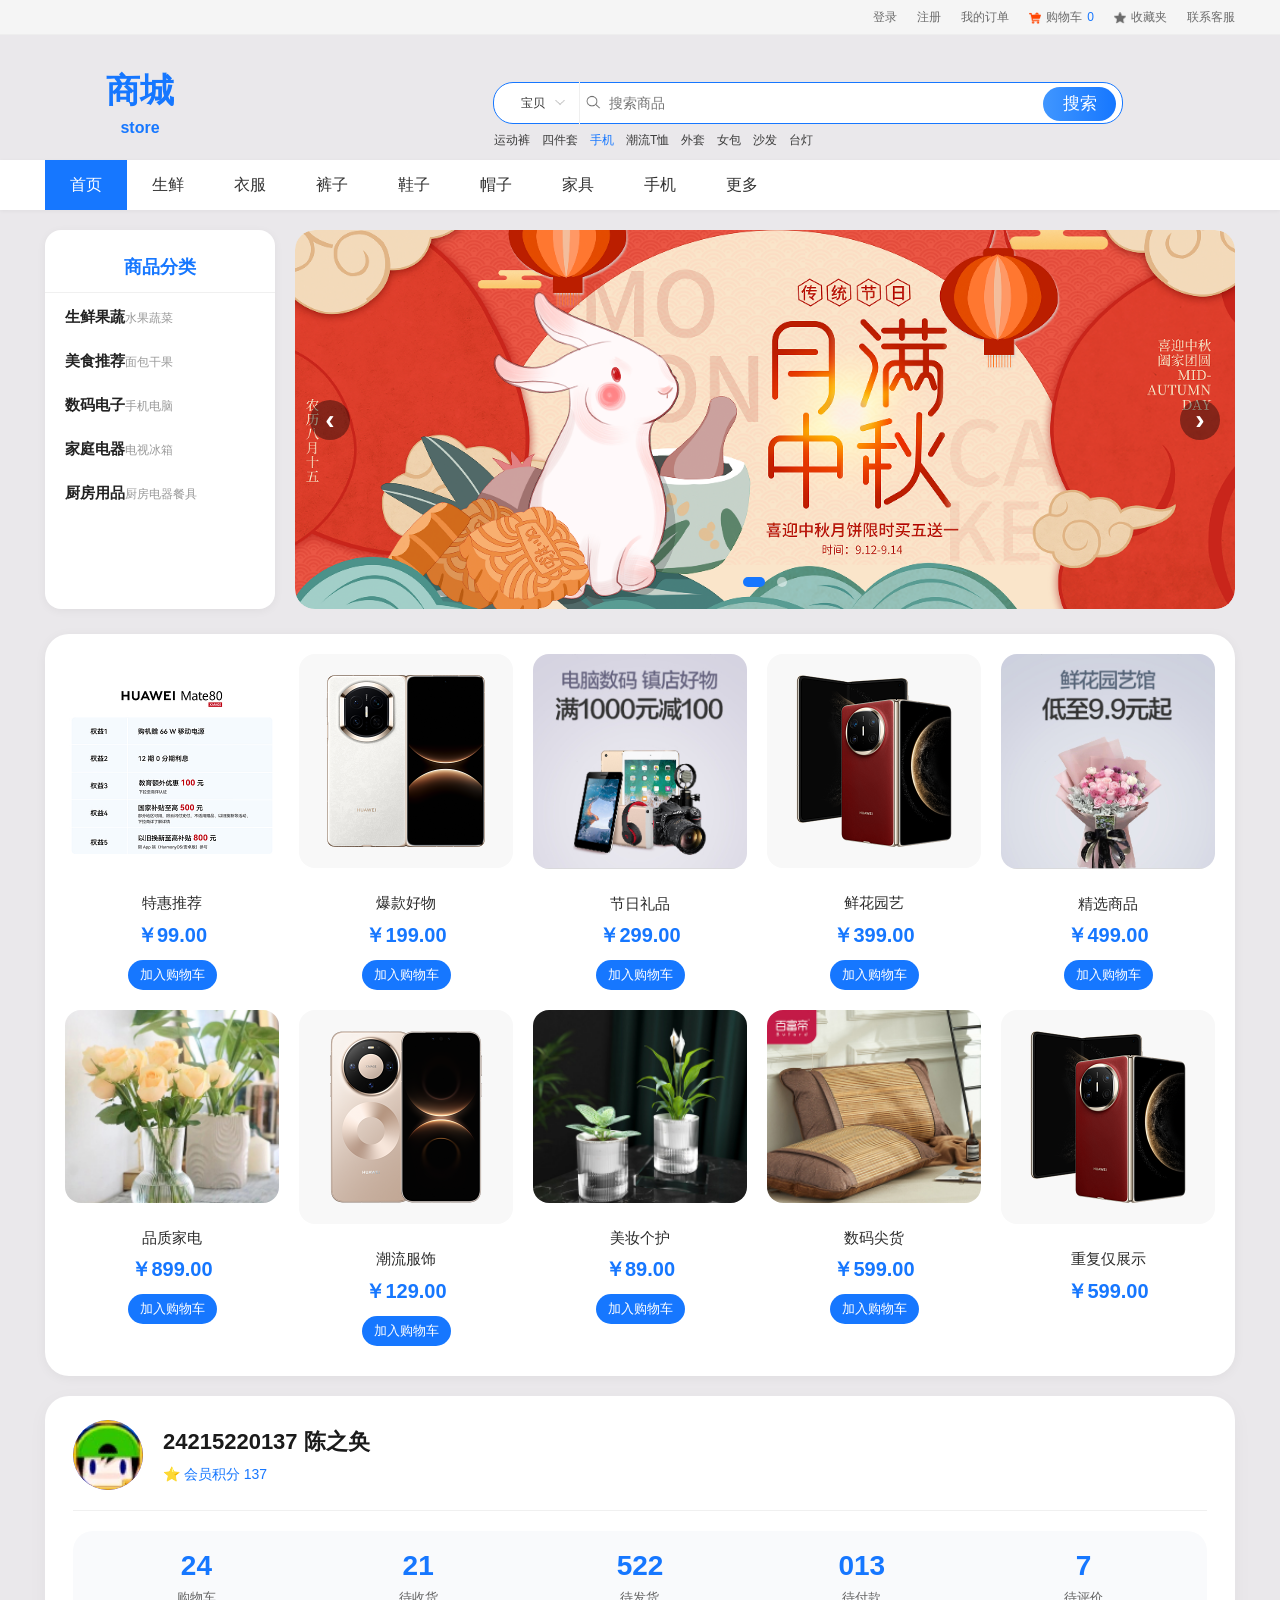
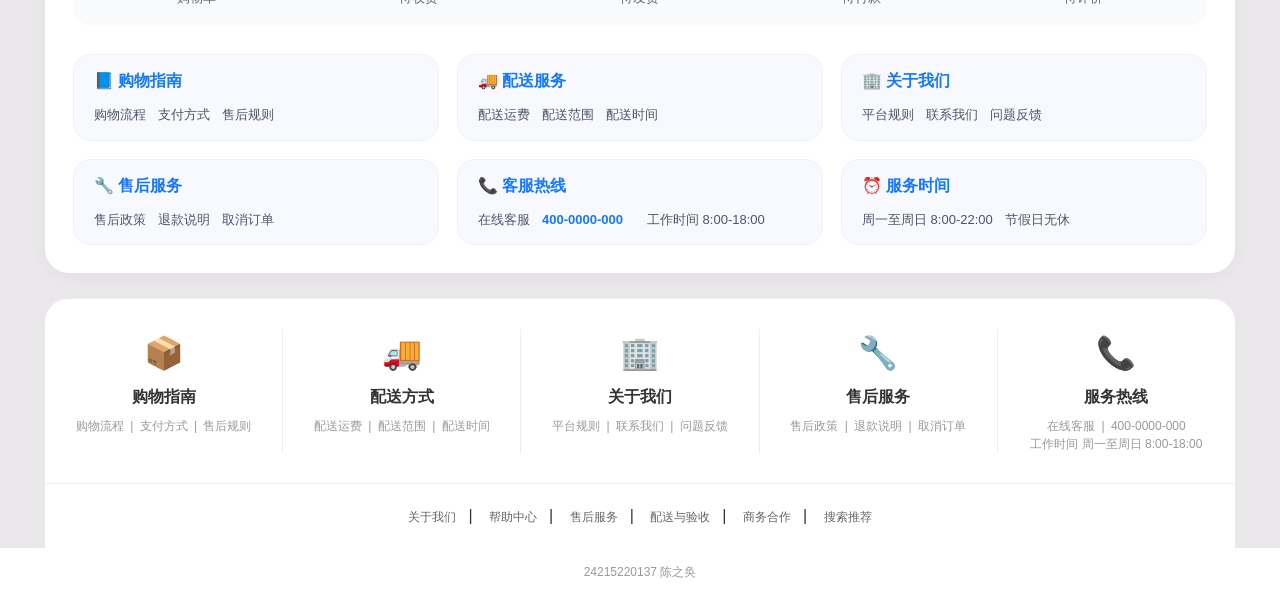
==== index.html @ 8fddd95b "Add files via upload" ====
<!DOCTYPE html>
<html lang="zh-CN">
<head>
    <meta charset="UTF-8">
    <meta name="viewport" content="width=device-width, initial-scale=1.0, user-scalable=yes">
    <title>0137购物商城首页</title>
    <style>
        /* ========== 全局重置 & 基础样式 ========== */
        * {
            margin: 0;
            padding: 0;
            box-sizing: border-box;
        }

        body {
            background: #eae8eb;
            font-family: 'Microsoft YaHei', 'Segoe UI', Arial, sans-serif;
            color: #333;
            line-height: 1.5;
        }

        /* 公用容器宽度 */
        .site-nav-bd,
        .top-box,
        .nav-box ul,
        .main-box,
        .goods,
        .bottom-personal,
        .service-footer,
        .footer-links {
            width: 1190px;
            margin-left: auto;
            margin-right: auto;
        }

        /* 响应式适配 */
        @media (max-width: 1200px) {
            .site-nav-bd,
            .top-box,
            .nav-box ul,
            .main-box,
            .goods,
            .bottom-personal,
            .service-footer,
            .footer-links {
                width: 96%;
            }
        }

        /* ========== 顶部导航栏 ========== */
        .site-nav {
            width: 100%;
            background: #f5f5f5;
            height: 35px;
            line-height: 35px;
            border-bottom: 1px solid #eee;
        }
        .site-nav-bd {
            width: 1190px;
            margin: 0 auto;
        }
        .site-nav-bd ul {
            float: right;
            list-style: none;
            display: flex;
        }
        .site-nav-bd ul li {
            color: #6c6c6c;
            font-size: 12px;
            cursor: pointer;
            display: flex;
            align-items: center;
            margin-left: 20px;
        }
        .site-nav-bd ul li a {
            color: #6c6c6c;
            text-decoration: none;
            display: flex;
            align-items: center;
        }
        .site-nav-bd ul li img {
            width: 12px;
            margin-right: 5px;
        }
        .site-nav-bd ul li:hover a {
            color: #1677ff;
        }

        /* ========== 搜索头部 ========== */
        .top-box {
            width: 1190px;
            margin: 0 auto;
            padding-top: 30px;
            display: flex;
            align-items: center;
            flex-wrap: wrap;
        }
        .logo {
            width: 190px;
            text-align: center;
            color: #1677ff;
            font-size: 34px;
            font-weight: bold;
            float: left;
        }
        .logo a {
            text-decoration: none;
            color: #1677ff;
        }
        .logo .small {
            font-size: 16px;
        }
        .search-box {
            flex: 1;
            max-width: 630px;
            height: 42px;
            background: #fff;
            border: 1px solid #1677ff;
            margin-left: 258px;
            border-radius: 20px;
            position: relative;
        }
        .search-in {
            display: flex;
            align-items: center;
            height: 100%;
            padding-left: 12px;
        }
        .search-in span {
            color: #333;
            height: 42px;
            width: 74px;
            text-align: center;
            font-size: 12px;
            line-height: 42px;
            border-right: 1px solid #efefef;
            margin-right: 5px;
        }
        .search-in input {
            flex: 1;
            border: none;
            background: transparent;
            outline: none;
            padding: 0 8px;
            font-size: 14px;
        }
        .search-in .but {
            position: absolute;
            top: 4px;
            right: 6px;
            background-image: linear-gradient(to right, #4096ff 0%, #1677ff 100%);
            width: 73px;
            height: 34px;
            line-height: 34px;
            text-align: center;
            color: #fff;
            font-size: 17px;
            border-radius: 20px;
            cursor: pointer;
        }
        .tag {
            margin-top: 8px;
            display: flex;
            flex-wrap: wrap;
            gap: 12px;
        }
        .tag a {
            color: #3c3c3c;
            font-size: 12px;
            cursor: pointer;
            text-decoration: none;
        }
        .tag a.on {
            color: #1677ff;
        }

        /* ========== 主导航 ========== */
        .nav-box {
            width: 100%;
            background: #fff;
            margin-top: 20px;
            line-height: 50px;
            color: #333;
            font-size: 16px;
            box-shadow: 0 1px 4px rgba(0,0,0,0.05);
        }
        .nav-box ul {
            width: 1190px;
            margin: 0 auto;
            list-style: none;
            display: flex;
        }
        .nav-box ul li {
            padding: 0 25px;
            cursor: pointer;
            position: relative;
        }
        .nav-box ul li a {
            text-decoration: none;
            color: #333;
            display: block;
        }
        .nav-box ul li.on {
            background: #1677ff;
        }
        .nav-box ul li.on a {
            color: #fff;
        }
        .nav-box ul li:hover a {
            color: #1677ff;
            font-weight: bold;
        }
        .nav-hide {
            display: none;
            position: absolute;
            top: 45px;
            left: -10px;
            width: 120px;
            background: #fff;
            line-height: 35px;
            color: #666;
            font-size: 14px;
            text-align: center;
            box-shadow: 1px 1px 3px rgba(0, 0, 0, 0.3);
            padding: 10px 0;
            z-index: 10;
        }
        .nav-hide p a {
            color: #666;
            text-decoration: none;
        }
        .nav-hide p:hover a {
            color: #1677ff;
        }
        .nav-box ul li:hover .nav-hide {
            display: block;
        }

        /* ========== 主内容区 ========== */
        .main-box {
            width: 1190px;
            margin: 20px auto 10px;
            display: flex;
            gap: 20px;
        }

        /* 左侧分类导航 */
        .left {
            width: 230px;
            background: #fff;
            border-radius: 16px;
            padding: 12px 0 20px 0;
            box-shadow: 0 2px 10px rgba(0,0,0,0.05);
        }
        .left .tit {
            font-size: 18px;
            color: #1677ff;
            text-align: center;
            line-height: 50px;
            font-weight: bold;
            border-bottom: 1px solid #f0f0f0;
        }
        .left ul {
            padding: 12px 0 6px 20px;
            list-style: none;
        }
        .left ul li {
            margin-bottom: 20px;
            cursor: pointer;
        }
        .left ul li a {
            text-decoration: none;
            display: block;
        }
        .left ul li .category-main {
            font-size: 15px;
            font-weight: bold;
            color: #222;
        }
        .left ul li .category-sub {
            font-size: 12px;
            color: #999;
            margin-top: 4px;
        }
        .left ul li:hover .category-main {
            color: #1677ff;
        }

        /* 中间轮播图区域 */
        .mid {
            flex: 1;
            background: transparent;
            border-radius: 20px;
            overflow: hidden;
        }
        .carousel-container {
            position: relative;
            width: 100%;
            border-radius: 20px;
            overflow: hidden;
            box-shadow: 0 5px 15px rgba(0,0,0,0.1);
            background: #f3f3f3;
        }
        .carousel-slides {
            position: relative;
            width: 100%;
            height: auto;
        }
        .carousel-slide {
            display: none;
            width: 100%;
        }
        .carousel-slide.active {
            display: block;
            animation: fadeIn 0.6s ease;
        }
        .carousel-slide img {
            width: 100%;
            height: auto;
            display: block;
            object-fit: cover;
            max-height: 380px;
        }
        .carousel-btn {
            position: absolute;
            top: 50%;
            transform: translateY(-50%);
            background: rgba(0,0,0,0.4);
            color: white;
            width: 40px;
            height: 40px;
            border-radius: 50%;
            display: flex;
            align-items: center;
            justify-content: center;
            font-size: 28px;
            font-weight: bold;
            cursor: pointer;
            transition: 0.3s;
            z-index: 10;
            user-select: none;
        }
        .carousel-btn:hover {
            background: rgba(0,0,0,0.7);
        }
        .btn-prev { left: 15px; }
        .btn-next { right: 15px; }
        .carousel-dots {
            position: absolute;
            bottom: 15px;
            left: 0;
            right: 0;
            text-align: center;
            z-index: 10;
        }
        .dot {
            display: inline-block;
            width: 10px;
            height: 10px;
            background: rgba(255,255,255,0.5);
            border-radius: 50%;
            margin: 0 6px;
            cursor: pointer;
            transition: 0.2s;
        }
        .dot.active {
            background: #1677ff;
            width: 22px;
            border-radius: 12px;
        }
        @keyframes fadeIn {
            from { opacity: 0.4; }
            to { opacity: 1; }
        }

        /* ========== 商品展示区 ========== */
        .goods {
            width: 1190px;
            margin: 25px auto 20px;
            display: flex;
            flex-wrap: wrap;
            gap: 20px;
            background: #fff;
            padding: 20px 20px 30px;
            border-radius: 24px;
            box-shadow: 0 2px 12px rgba(0,0,0,0.05);
        }
        .goods-box {
            width: calc(20% - 16px);
            min-width: 180px;
            transition: transform 0.2s;
            text-align: center;
        }
        .goods-box:hover {
            transform: translateY(-5px);
        }
        .goods-box a {
            text-decoration: none;
        }
        .goods-box img {
            width: 100%;
            border-radius: 16px;
            background: #f8f8f8;
            margin-bottom: 12px;
        }
        .goods-box .name {
            font-size: 15px;
            font-weight: 500;
            color: #2c2c2c;
            margin: 5px 0;
        }
        .goods-box .price {
            color: #1677ff;
            font-size: 20px;
            font-weight: bold;
        }
        .add-cart-btn {
            margin-top: 10px;
            background: #1677ff;
            color: white;
            border: none;
            padding: 6px 12px;
            border-radius: 20px;
            cursor: pointer;
            font-size: 13px;
            transition: 0.2s;
        }
        .add-cart-btn:hover {
            background: #0c5fcc;
        }

        /* ========== 底部个人主页模块 ========== */
        .bottom-personal {
            width: 1190px;
            margin: 10px auto 25px;
            background: #fff;
            border-radius: 24px;
            padding: 24px 28px 28px;
            box-shadow: 0 5px 20px rgba(0,0,0,0.04);
        }
        .personal-header {
            display: flex;
            align-items: center;
            gap: 20px;
            flex-wrap: wrap;
            border-bottom: 1px solid #f0f0f0;
            padding-bottom: 20px;
            margin-bottom: 20px;
        }
        .avatar-lg {
            width: 70px;
            height: 70px;
            border-radius: 50%;
            background: linear-gradient(135deg, #667eea, #764ba2);
            display: flex;
            align-items: center;
            justify-content: center;
            overflow: hidden;
        }
        .avatar-lg img {
            width: 100%;
            height: 100%;
            object-fit: cover;
            border-radius: 50%;
        }
        .personal-info h3 {
            font-size: 22px;
            color: #1a1a1a;
        }
        .personal-info p {
            color: #1677ff;
            font-size: 14px;
            margin-top: 6px;
        }
        .my-stats {
            display: flex;
            flex-wrap: wrap;
            gap: 25px;
            background: #f9fafc;
            border-radius: 20px;
            padding: 18px 25px;
            margin-bottom: 28px;
            justify-content: space-between;
        }
        .stat-item {
            text-align: center;
            flex: 1;
            min-width: 70px;
        }
        .stat-num {
            font-size: 28px;
            font-weight: 800;
            color: #1677ff;
            line-height: 1.2;
        }
        .stat-label {
            font-size: 13px;
            color: #666;
            margin-top: 6px;
        }
        .service-links-grid {
            display: grid;
            grid-template-columns: repeat(auto-fill, minmax(280px, 1fr));
            gap: 18px;
            background: #fff;
        }
        .quick-card {
            background: #f8f9ff;
            border-radius: 18px;
            padding: 14px 20px;
            transition: 0.2s;
            border: 1px solid #eef2ff;
        }
        .quick-card .card-title {
            font-size: 16px;
            font-weight: bold;
            color: #1677ff;
            margin-bottom: 12px;
            display: flex;
            align-items: center;
            gap: 8px;
        }
        .quick-card .card-detail {
            font-size: 13px;
            color: #4a5568;
            line-height: 1.6;
            display: flex;
            flex-wrap: wrap;
            gap: 12px;
        }
        .card-detail span {
            cursor: pointer;
            transition: 0.2s;
        }
        .card-detail span:hover {
            color: #1677ff;
        }
        .hot-line {
            color: #1677ff;
            font-weight: bold;
        }

        /* ========== 底部服务区域 ========== */
        .service-footer {
            width: 1190px;
            margin: 10px auto 0;
            background: #fff;
            padding: 30px 0;
            border-top: 1px solid #eee;
            border-radius: 24px 24px 0 0;
        }
        .service-grid {
            display: flex;
            justify-content: space-between;
            text-align: center;
            flex-wrap: wrap;
        }
        .service-item {
            flex: 1;
            border-right: 1px solid #eee;
            padding: 0 10px;
        }
        .service-item:last-child {
            border-right: none;
        }
        .service-icon span {
            font-size: 32px;
        }
        .service-title {
            font-size: 16px;
            font-weight: bold;
            margin: 8px 0;
        }
        .service-desc {
            font-size: 12px;
            color: #999;
        }
        .service-desc a {
            color: #999;
            text-decoration: none;
            margin: 0 3px;
        }
        .service-desc a:hover {
            color: #1677ff;
        }
        .footer-links {
            width: 1190px;
            margin: 0 auto;
            padding: 20px 0;
            text-align: center;
            border-top: 1px solid #eee;
            background: #fff;
        }
        .footer-links a {
            color: #666;
            text-decoration: none;
            font-size: 12px;
            margin: 0 12px;
        }
        .footer-links a:hover {
            color: #1677ff;
        }
        .footer-copyright {
            text-align: center;
            padding: 15px 0 30px;
            color: #999;
            font-size: 12px;
            background: #fff;
        }

        @media (max-width: 1024px) {
            .left { width: 220px; }
            .goods-box { width: calc(25% - 15px); }
            .my-stats { gap: 12px; }
        }
        @media (max-width: 768px) {
            .main-box { flex-direction: column; }
            .left { width: 100%; margin-bottom: 10px; }
            .goods-box { width: calc(33.33% - 14px); }
            .personal-header { flex-direction: column; text-align: center; }
            .my-stats { flex-wrap: wrap; }
            .stat-item { min-width: 80px; }
        }
        @media (max-width: 550px) {
            .goods-box { width: calc(50% - 10px); }
            .carousel-btn { width: 30px; height: 30px; font-size: 20px; }
        }
    </style>
</head>
<body>

<!-- 顶部导航 - 购物车链接正常 -->
<div class="site-nav">
    <div class="site-nav-bd">
        <ul>
            <li><a href="login.html">登录</a></li>
            <li><a href="register.html">注册</a></li>
            <li><a href="xin.html">我的订单</a></li>
            <li><a href="cart.html"><img src="img/car.png" alt="购物车"><span>购物车</span><span class="cart-count" style="margin-left:5px;color:#1677ff;">0</span></a></li>
            <li><a href="xin.html"><img src="img/star.png" alt="收藏夹"><span>收藏夹</span></a></li>
            <li><a href="xin.html">联系客服</a></li>
        </ul>
    </div>
</div>

<!-- 搜索区域 -->
<div class="top-box">
    <div class="logo">
        <a href="index.html"><p>商城</p><p class="small">store</p></a>
    </div>
    <div class="search-box">
        <div class="search-in">
            <span>宝贝<img src="img/down.png" width="10" style="margin-left:10px" alt="下拉"></span>
            <img src="img/search.png" width="16" alt="搜索">
            <input type="text" placeholder="搜索商品">
            <div class="but">搜索</div>
        </div>
        <div class="tag">
            <!-- 所有标签均跳转到 xin.html -->
            <a href="xin.html">运动裤</a>
            <a href="xin.html">四件套</a>
            <a href="xin.html" class="on">手机</a>
            <a href="xin.html">潮流T恤</a>
            <a href="xin.html">外套</a>
            <a href="xin.html">女包</a>
            <a href="xin.html">沙发</a>
            <a href="xin.html">台灯</a>
        </div>
    </div>
</div>

<!-- 主导航条 - 除首页外均跳转 xin.html -->
<div class="nav-box">
    <ul>
        <li class="on"><a href="index.html">首页</a></li>
        <li><a href="xin.html">生鲜</a></li>
        <li><a href="xin.html">衣服</a></li>
        <li><a href="xin.html">裤子</a></li>
        <li><a href="xin.html">鞋子</a></li>
        <li><a href="xin.html">帽子</a></li>
        <li><a href="xin.html">家具</a></li>
        <li><a href="xin.html">手机</a></li>
        <li><span>更多</span>
            <div class="nav-hide">
                <p><a href="xin.html">关于我们</a></p>
                <p><a href="xin.html">联系我们</a></p>
                <p><a href="xin.html">加入我们</a></p>
                <p><a href="xin.html">意见反馈</a></p>
            </div>
        </li>
    </ul>
</div>

<!-- 主内容区 -->
<div class="main-box">
    <!-- 左侧分类 - 全部跳转 xin.html -->
    <div class="left">
        <div class="tit">商品分类</div>
        <ul>
            <li><a href="xin.html"><span class="category-main">生鲜果蔬</span><span class="category-sub">水果蔬菜</span></a></li>
            <li><a href="xin.html"><span class="category-main">美食推荐</span><span class="category-sub">面包干果</span></a></li>
            <li><a href="xin.html"><span class="category-main">数码电子</span><span class="category-sub">手机电脑</span></a></li>
            <li><a href="xin.html"><span class="category-main">家庭电器</span><span class="category-sub">电视冰箱</span></a></li>
            <li><a href="xin.html"><span class="category-main">厨房用品</span><span class="category-sub">厨房电器餐具</span></a></li>
        </ul>
    </div>

    <!-- 中间轮播图区域 -->
    <div class="mid">
        <div class="carousel-container" id="carousel">
            <div class="carousel-slides" id="slidesWrapper">
                <div class="carousel-slide active">
                    <img src="img/ban.png" alt="banner_主视觉">
                </div>
                <div class="carousel-slide">
                    <img src="img/banner1.jpg" alt="华为官网下了些图">
                </div>
            </div>
            <div class="carousel-btn btn-prev" id="prevBtn">‹</div>
            <div class="carousel-btn btn-next" id="nextBtn">›</div>
            <div class="carousel-dots" id="dotsContainer"></div>
        </div>
    </div>
</div>

<!-- 商品推荐区域 - 增加加入购物车按钮 -->
<div class="goods" id="goodsContainer">
    <!-- 商品1 -->
    <div class="goods-box">
        <a href="detail.html?id=1"><img src="img/goods.jpg" alt="商品"></a>
        <p class="name">特惠推荐</p>
        <p class="price">￥99.00</p>
        <button class="add-cart-btn" data-id="1" data-name="特惠推荐" data-price="99" data-img="img/goods.jpg">加入购物车</button>
    </div>
    <div class="goods-box">
        <a href="detail.html?id=2"><img src="img/recommend1.png" alt="商品"></a>
        <p class="name">爆款好物</p>
        <p class="price">￥199.00</p>
        <button class="add-cart-btn" data-id="2" data-name="爆款好物" data-price="199" data-img="img/recommend1.png">加入购物车</button>
    </div>
    <div class="goods-box">
        <a href="detail.html?id=3"><img src="img/recommend2.png" alt="商品"></a>
        <p class="name">节日礼品</p>
        <p class="price">￥299.00</p>
        <button class="add-cart-btn" data-id="3" data-name="节日礼品" data-price="299" data-img="img/recommend2.png">加入购物车</button>
    </div>
    <div class="goods-box">
        <a href="detail.html?id=4"><img src="img/recommend3.png" alt="商品"></a>
        <p class="name">鲜花园艺</p>
        <p class="price">￥399.00</p>
        <button class="add-cart-btn" data-id="4" data-name="鲜花园艺" data-price="399" data-img="img/recommend3.png">加入购物车</button>
    </div>
    <div class="goods-box">
        <a href="detail.html?id=5"><img src="img/recommend4.png" alt="商品"></a>
        <p class="name">精选商品</p>
        <p class="price">￥499.00</p>
        <button class="add-cart-btn" data-id="5" data-name="精选商品" data-price="499" data-img="img/recommend4.png">加入购物车</button>
    </div>
    <div class="goods-box">
        <a href="detail.html?id=6"><img src="img/home5.png" alt="商品"></a>
        <p class="name">品质家电</p>
        <p class="price">￥899.00</p>
        <button class="add-cart-btn" data-id="6" data-name="品质家电" data-price="899" data-img="img/home5.png">加入购物车</button>
    </div>
    <div class="goods-box">
        <a href="detail.html?id=7"><img src="img/home6.png" alt="商品"></a>
        <p class="name">潮流服饰</p>
        <p class="price">￥129.00</p>
        <button class="add-cart-btn" data-id="7" data-name="潮流服饰" data-price="129" data-img="img/home6.png">加入购物车</button>
    </div>
    <div class="goods-box">
        <a href="detail.html?id=8"><img src="img/home7.png" alt="商品"></a>
        <p class="name">美妆个护</p>
        <p class="price">￥89.00</p>
        <button class="add-cart-btn" data-id="8" data-name="美妆个护" data-price="89" data-img="img/home7.png">加入购物车</button>
    </div>
    <div class="goods-box">
        <a href="detail.html?id=9"><img src="img/home8.png" alt="商品"></a>
        <p class="name">数码尖货</p>
        <p class="price">￥599.00</p>
        <button class="add-cart-btn" data-id="9" data-name="数码尖货" data-price="599" data-img="img/home8.png">加入购物车</button>
    </div>
    <div class="goods-box">
        <a href="detail.html?id=10"><img src="img/qrcode.png" alt="华为mate"></a>
        <p class="name">重复仅展示</p>
        <p class="price">￥599.00</p>
        
    </div>
</div>

<!-- 个人主页模块（固定不变） -->
<div class="bottom-personal">
    <div class="personal-header">
        <div class="avatar-lg">
            <img src="img/pic.jpg" alt="头像" style="width:100%;height:100%;border-radius:50%;object-fit:cover">
        </div>
        <div class="personal-info">
            <h3>24215220137 陈之奂</h3>
            <p>⭐ 会员积分 137</p>
        </div>
    </div>
    <div class="my-stats">
        <div class="stat-item"><div class="stat-num">24</div><div class="stat-label">购物车</div></div>
        <div class="stat-item"><div class="stat-num">21</div><div class="stat-label">待收货</div></div>
        <div class="stat-item"><div class="stat-num">522</div><div class="stat-label">待发货</div></div>
        <div class="stat-item"><div class="stat-num">013</div><div class="stat-label">待付款</div></div>
        <div class="stat-item"><div class="stat-num">7</div><div class="stat-label">待评价</div></div>
    </div>
    <div class="service-links-grid">
        <div class="quick-card"><div class="card-title">📘 购物指南</div><div class="card-detail"><span>购物流程</span><span>支付方式</span><span>售后规则</span></div></div>
        <div class="quick-card"><div class="card-title">🚚 配送服务</div><div class="card-detail"><span>配送运费</span><span>配送范围</span><span>配送时间</span></div></div>
        <div class="quick-card"><div class="card-title">🏢 关于我们</div><div class="card-detail"><span>平台规则</span><span>联系我们</span><span>问题反馈</span></div></div>
        <div class="quick-card"><div class="card-title">🔧 售后服务</div><div class="card-detail"><span>售后政策</span><span>退款说明</span><span>取消订单</span></div></div>
        <div class="quick-card"><div class="card-title">📞 客服热线</div><div class="card-detail"><span>在线客服</span><span class="hot-line">400-0000-000</span><br><span>工作时间 8:00-18:00</span></div></div>
        <div class="quick-card"><div class="card-title">⏰ 服务时间</div><div class="card-detail"><span>周一至周日 8:00-22:00</span><span>节假日无休</span></div></div>
    </div>
</div>

<!-- 底部服务区域 - 所有链接跳转 xin.html -->
<div class="service-footer">
    <div class="service-grid">
        <div class="service-item"><div class="service-icon"><span>📦</span></div><div class="service-title">购物指南</div><div class="service-desc"><a href="xin.html">购物流程</a> | <a href="xin.html">支付方式</a> | <a href="xin.html">售后规则</a></div></div>
        <div class="service-item"><div class="service-icon"><span>🚚</span></div><div class="service-title">配送方式</div><div class="service-desc"><a href="xin.html">配送运费</a> | <a href="xin.html">配送范围</a> | <a href="xin.html">配送时间</a></div></div>
        <div class="service-item"><div class="service-icon"><span>🏢</span></div><div class="service-title">关于我们</div><div class="service-desc"><a href="xin.html">平台规则</a> | <a href="xin.html">联系我们</a> | <a href="xin.html">问题反馈</a></div></div>
        <div class="service-item"><div class="service-icon"><span>🔧</span></div><div class="service-title">售后服务</div><div class="service-desc"><a href="xin.html">售后政策</a> | <a href="xin.html">退款说明</a> | <a href="xin.html">取消订单</a></div></div>
        <div class="service-item"><div class="service-icon"><span>📞</span></div><div class="service-title">服务热线</div><div class="service-desc"><a href="xin.html">在线客服</a> | <a href="xin.html">400-0000-000</a><br>工作时间 周一至周日 8:00-18:00</div></div>
    </div>
</div>
<div class="footer-links">
    <a href="xin.html">关于我们</a><span>|</span>
    <a href="xin.html">帮助中心</a><span>|</span>
    <a href="xin.html">售后服务</a><span>|</span>
    <a href="xin.html">配送与验收</a><span>|</span>
    <a href="xin.html">商务合作</a><span>|</span>
    <a href="xin.html">搜索推荐</a>
</div>
<div class="footer-copyright">24215220137 陈之奂</div>

<script>
    // 轮播图功能
    (function() {
        const slides = document.querySelectorAll('.carousel-slide');
        const prevBtn = document.getElementById('prevBtn');
        const nextBtn = document.getElementById('nextBtn');
        const dotsContainer = document.getElementById('dotsContainer');
        let currentIndex = 0;
        let autoInterval;
        const intervalTime = 4000;

        function createDots() {
            dotsContainer.innerHTML = '';
            slides.forEach((_, idx) => {
                const dot = document.createElement('span');
                dot.classList.add('dot');
                if (idx === currentIndex) dot.classList.add('active');
                dot.addEventListener('click', () => goToSlide(idx));
                dotsContainer.appendChild(dot);
            });
        }

        function goToSlide(index) {
            if (index < 0) index = slides.length - 1;
            if (index >= slides.length) index = 0;
            slides.forEach((slide, i) => {
                slide.classList.toggle('active', i === index);
            });
            const dots = document.querySelectorAll('.dot');
            dots.forEach((dot, i) => {
                dot.classList.toggle('active', i === index);
            });
            currentIndex = index;
        }

        function nextSlide() { goToSlide(currentIndex + 1); }
        function prevSlide() { goToSlide(currentIndex - 1); }
        function startAutoPlay() {
            if (autoInterval) clearInterval(autoInterval);
            autoInterval = setInterval(nextSlide, intervalTime);
        }
        function stopAutoPlay() {
            if (autoInterval) {
                clearInterval(autoInterval);
                autoInterval = null;
            }
        }

        const carousel = document.getElementById('carousel');
        carousel.addEventListener('mouseenter', stopAutoPlay);
        carousel.addEventListener('mouseleave', startAutoPlay);
        prevBtn.addEventListener('click', () => { prevSlide(); stopAutoPlay(); startAutoPlay(); });
        nextBtn.addEventListener('click', () => { nextSlide(); stopAutoPlay(); startAutoPlay(); });

        createDots();
        startAutoPlay();
    })();

    // ==================== 购物车核心功能 ====================
    class EcommerceApp {
        constructor() {
            this.cart = JSON.parse(localStorage.getItem('cart')) || [];
            this.init();
        }

        init() {
            this.updateCartCount();
            this.bindAddToCartButtons();
        }

        // 绑定所有加入购物车按钮
        bindAddToCartButtons() {
            const btns = document.querySelectorAll('.add-cart-btn');
            btns.forEach(btn => {
                // 移除旧监听，避免重复
                btn.removeEventListener('click', this.handleAddToCart);
                btn.addEventListener('click', this.handleAddToCart.bind(this));
            });
        }

        handleAddToCart(e) {
            const btn = e.currentTarget;
            // 如果按钮禁用则返回
            if (btn.disabled) return;
            const id = btn.getAttribute('data-id');
            const name = btn.getAttribute('data-name');
            const price = parseFloat(btn.getAttribute('data-price'));
            const image = btn.getAttribute('data-img');

            const existingItem = this.cart.find(item => item.id === id);
            if (existingItem) {
                existingItem.quantity += 1;
            } else {
                this.cart.push({
                    id: id,
                    name: name,
                    price: price,
                    image: image,
                    quantity: 1
                });
            }
            this.saveCart();
            this.updateCartCount();
            alert(`“${name}”已加入购物车`);
        }

        saveCart() {
            localStorage.setItem('cart', JSON.stringify(this.cart));
        }

        updateCartCount() {
            const count = this.cart.reduce((sum, item) => sum + item.quantity, 0);
            const cartCountElements = document.querySelectorAll('.cart-count');
            cartCountElements.forEach(el => {
                el.textContent = count;
            });
        }
    }

    // 初始化购物车应用
    const app = new EcommerceApp();
    // 确保动态添加的按钮也能绑定（但本页面无动态添加，仅作安全）
    if (document.getElementById('goodsContainer')) {
        // 观察商品区域变化（可选）
        const observer = new MutationObserver(() => app.bindAddToCartButtons());
        observer.observe(document.getElementById('goodsContainer'), { childList: true, subtree: true });
    }
</script>
</body>
</html>
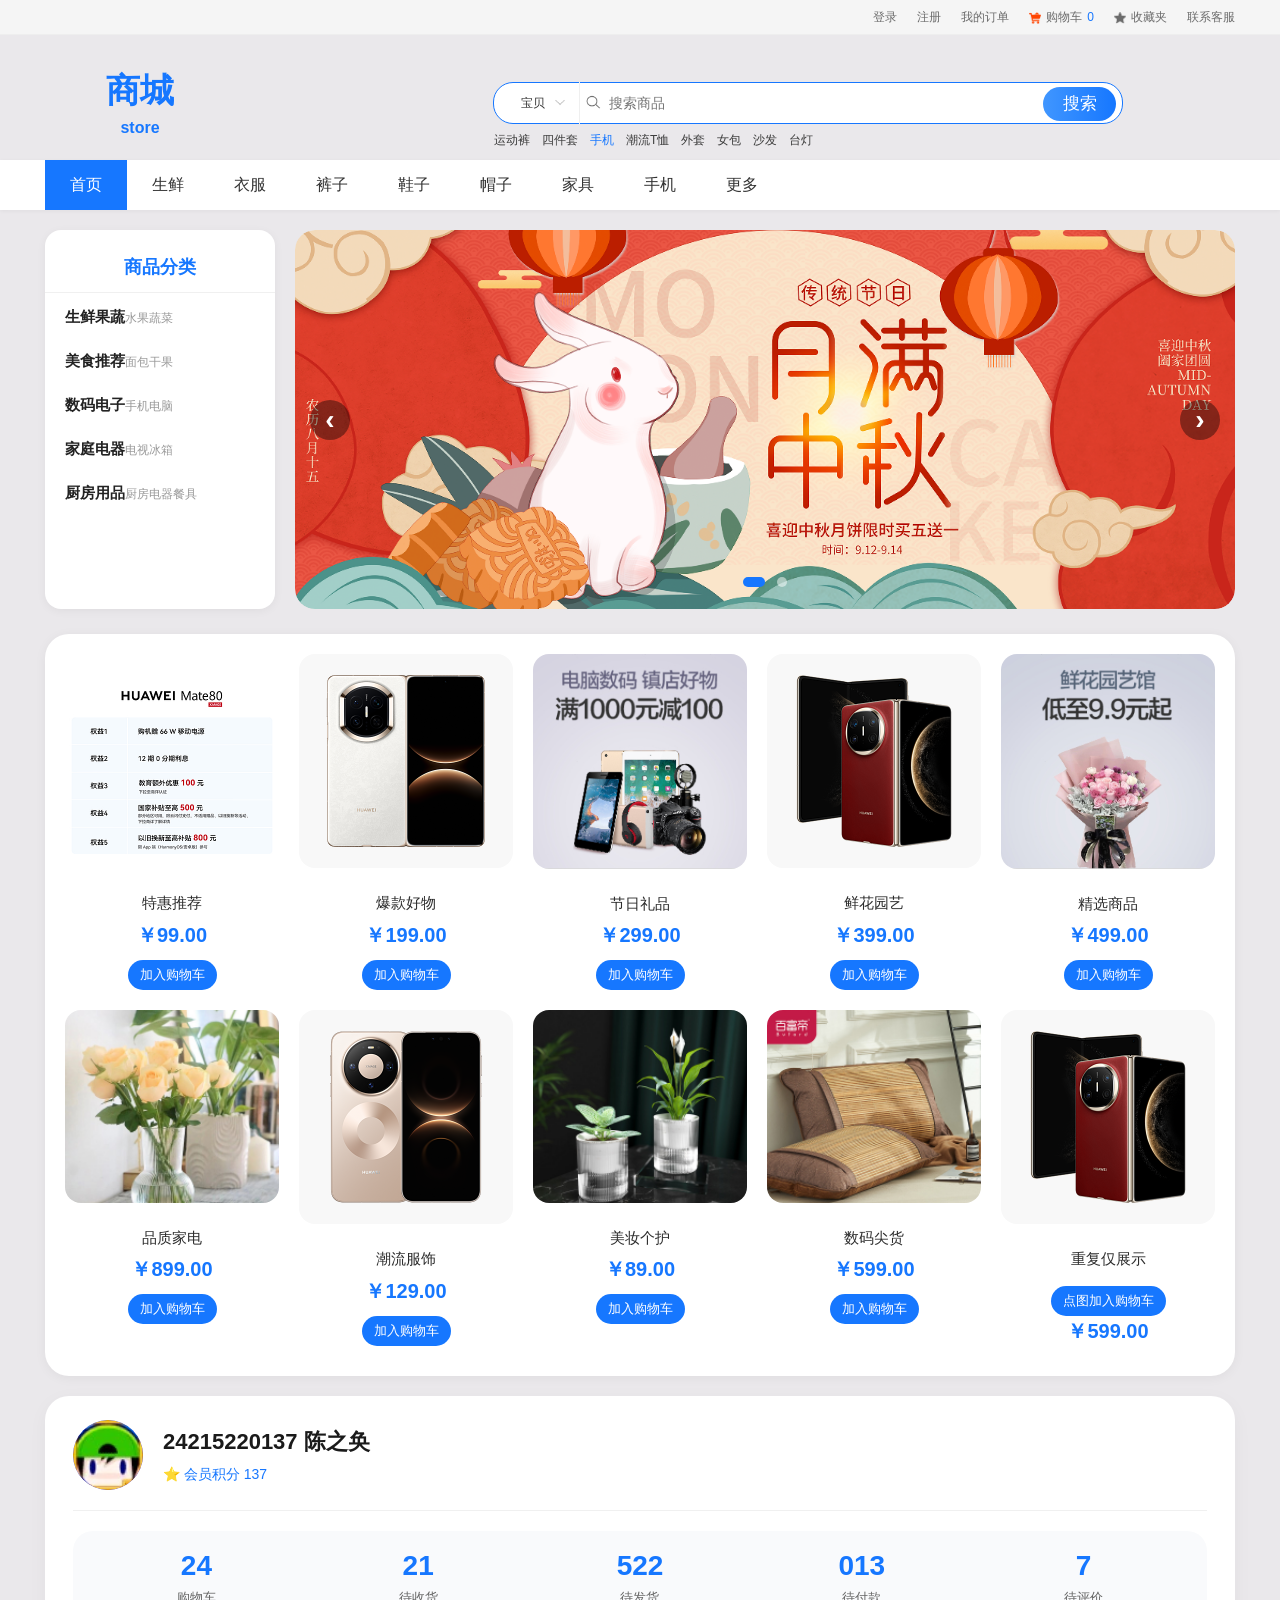
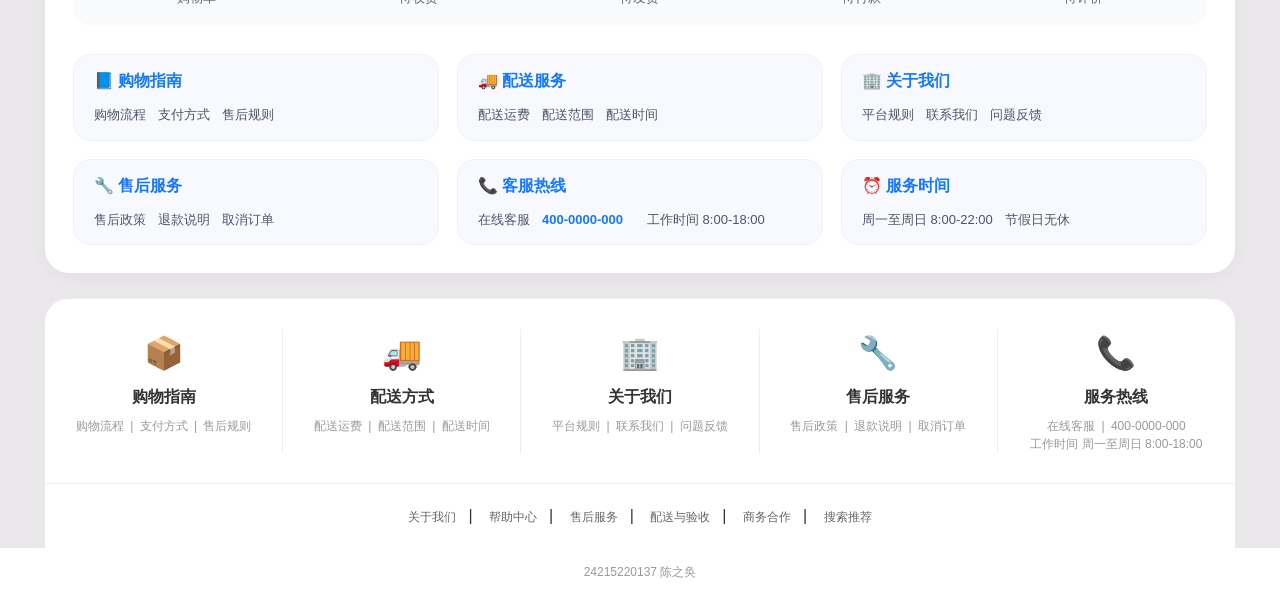
==== commit 49a4de8c: "Update index.html" ====
--- a/index.html
+++ b/index.html
@@ -783,6 +783,7 @@
     <div class="goods-box">
         <a href="detail.html?id=10"><img src="img/qrcode.png" alt="华为mate"></a>
         <p class="name">重复仅展示</p>
+        <button class="add-cart-btn" data-id="10" data-name="重复图" data-price="599" data-img="img/qrcode.png">点图加入购物车</button>
         <p class="price">￥599.00</p>
         
     </div>
@@ -965,4 +966,4 @@
     }
 </script>
 </body>
-</html>+</html>
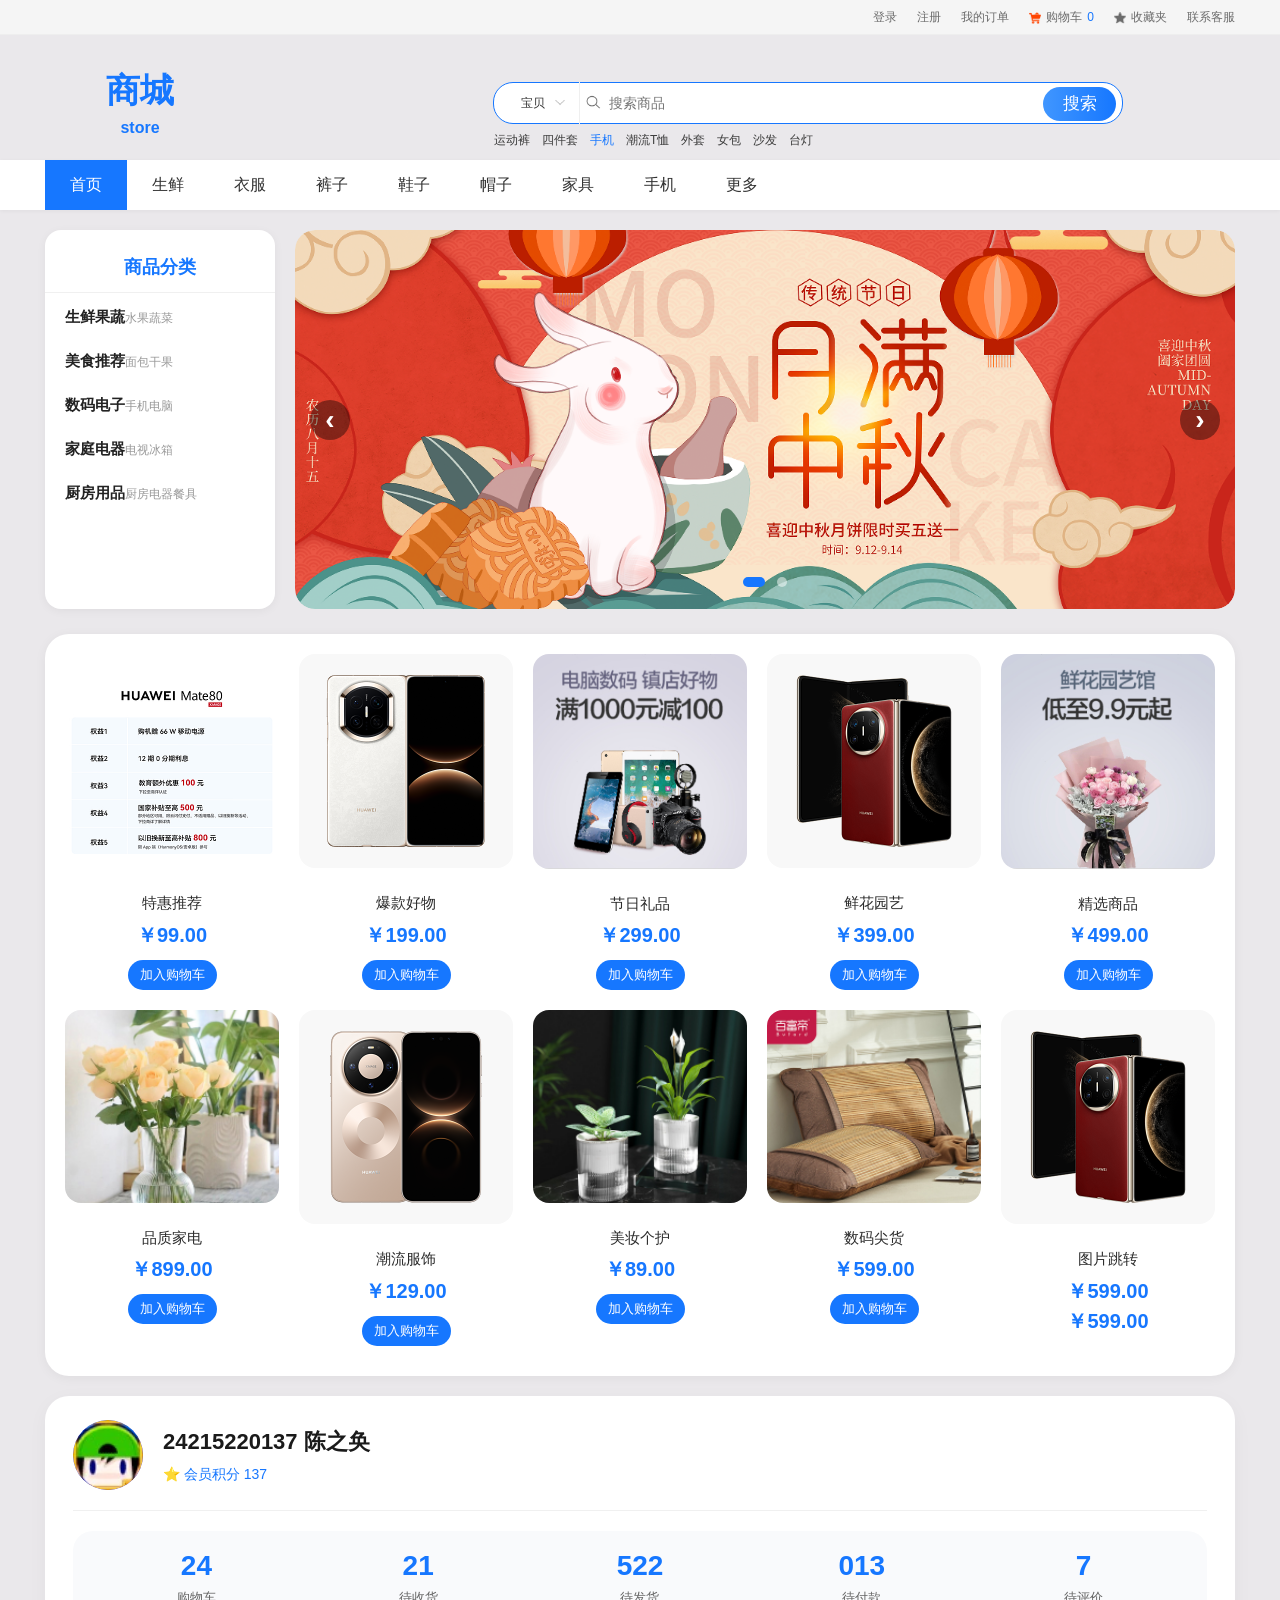
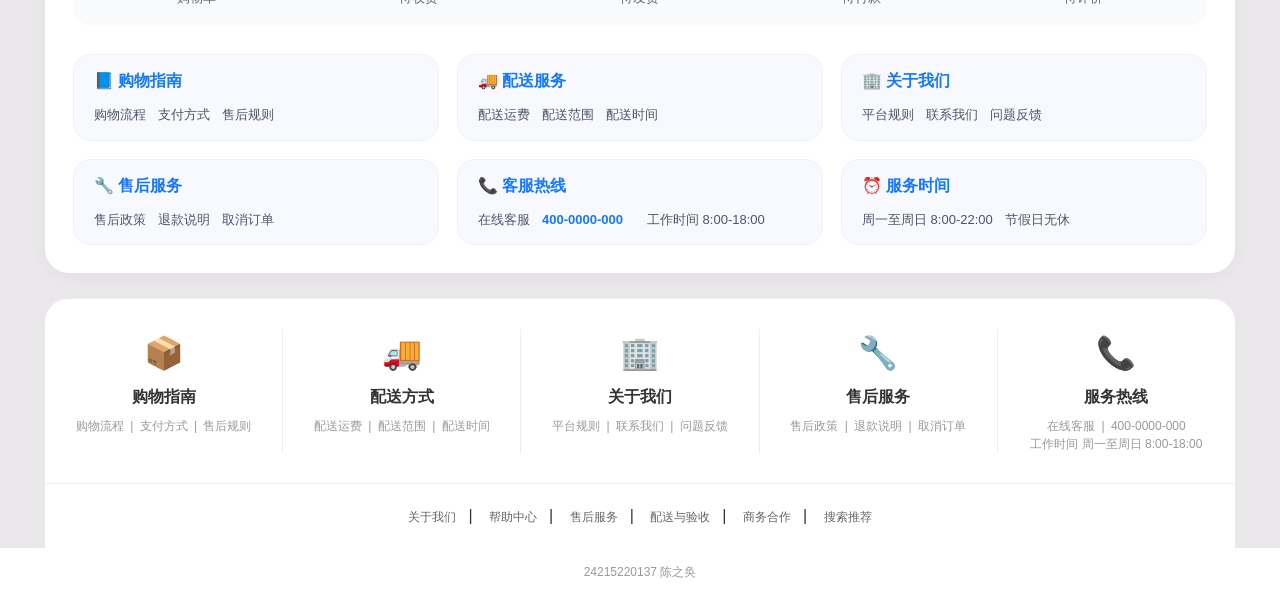
==== commit b1209cc4: "Update index.html" ====
--- a/index.html
+++ b/index.html
@@ -781,9 +781,9 @@
         <button class="add-cart-btn" data-id="9" data-name="数码尖货" data-price="599" data-img="img/home8.png">加入购物车</button>
     </div>
     <div class="goods-box">
-        <a href="detail.html?id=10"><img src="img/qrcode.png" alt="华为mate"></a>
-        <p class="name">重复仅展示</p>
-        <button class="add-cart-btn" data-id="10" data-name="重复图" data-price="599" data-img="img/qrcode.png">点图加入购物车</button>
+               <a href="detail.html?id=10"><img src="img/qrcode.png" alt="华为mate"></a>
+        <p class="name">图片跳转</p>
+        <p class="price">￥599.00</p>
         <p class="price">￥599.00</p>
         
     </div>
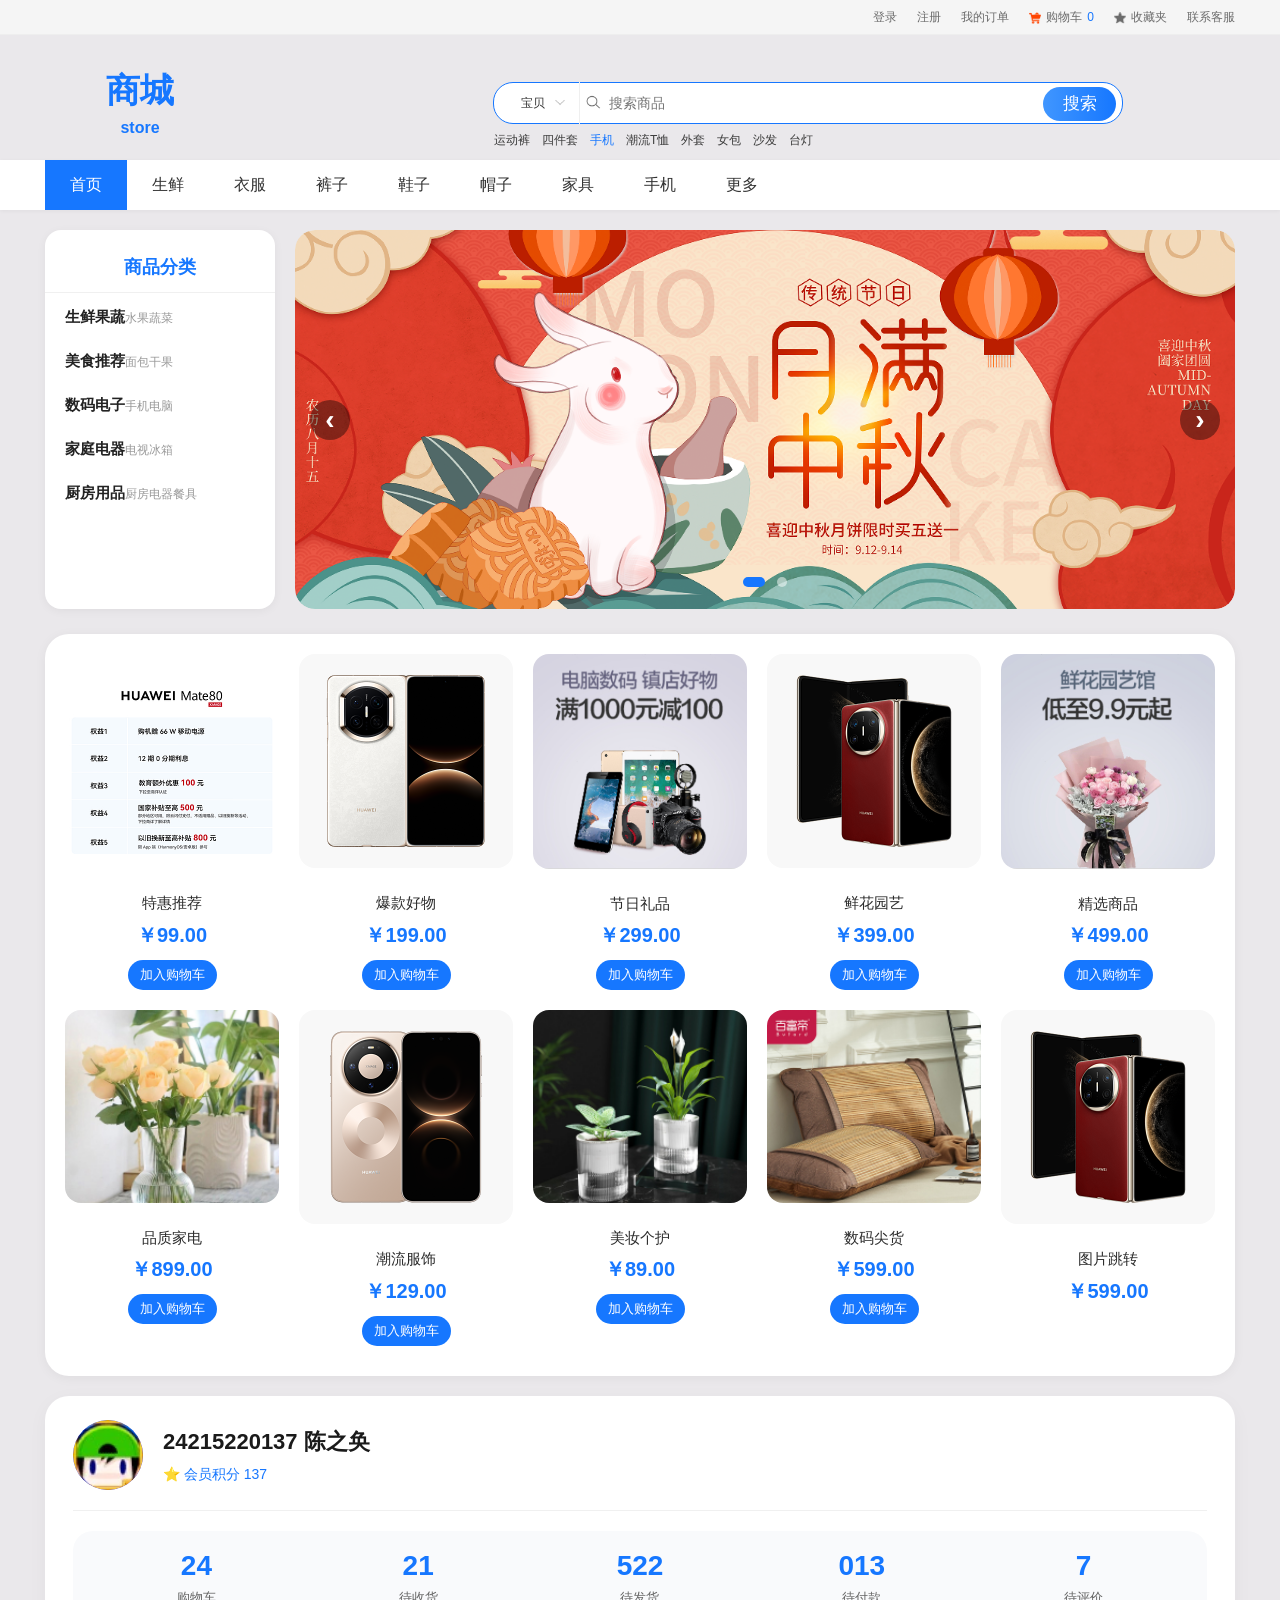
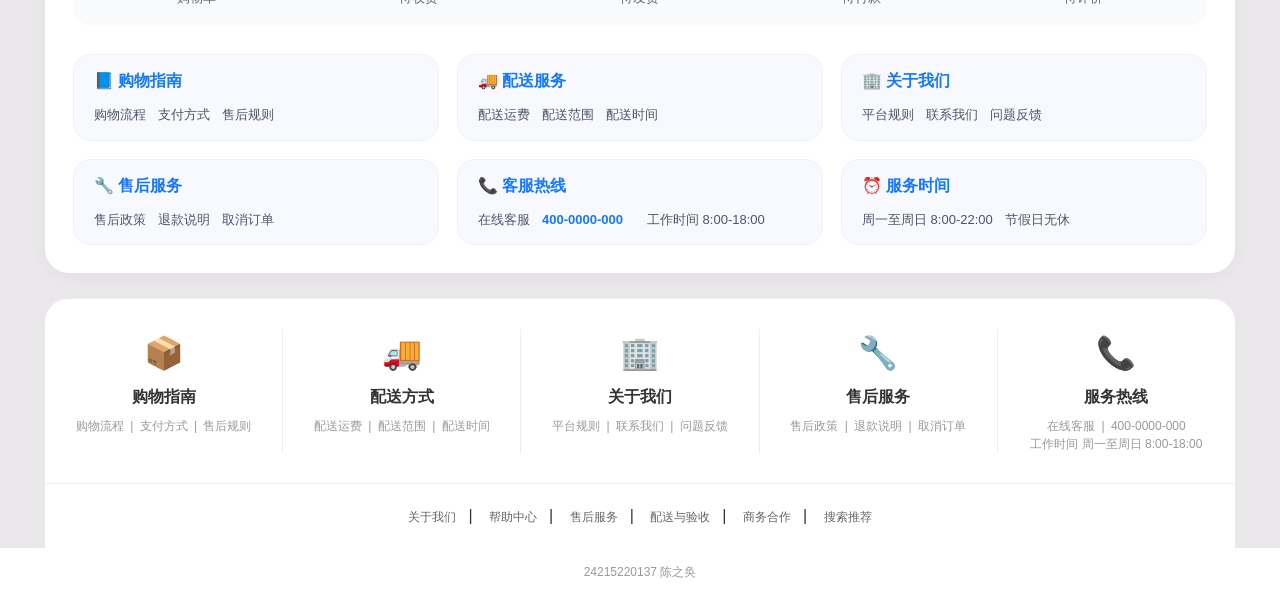
==== commit 388fd6db: "Update index.html" ====
--- a/index.html
+++ b/index.html
@@ -784,7 +784,6 @@
                <a href="detail.html?id=10"><img src="img/qrcode.png" alt="华为mate"></a>
         <p class="name">图片跳转</p>
         <p class="price">￥599.00</p>
-        <p class="price">￥599.00</p>
         
     </div>
 </div>
